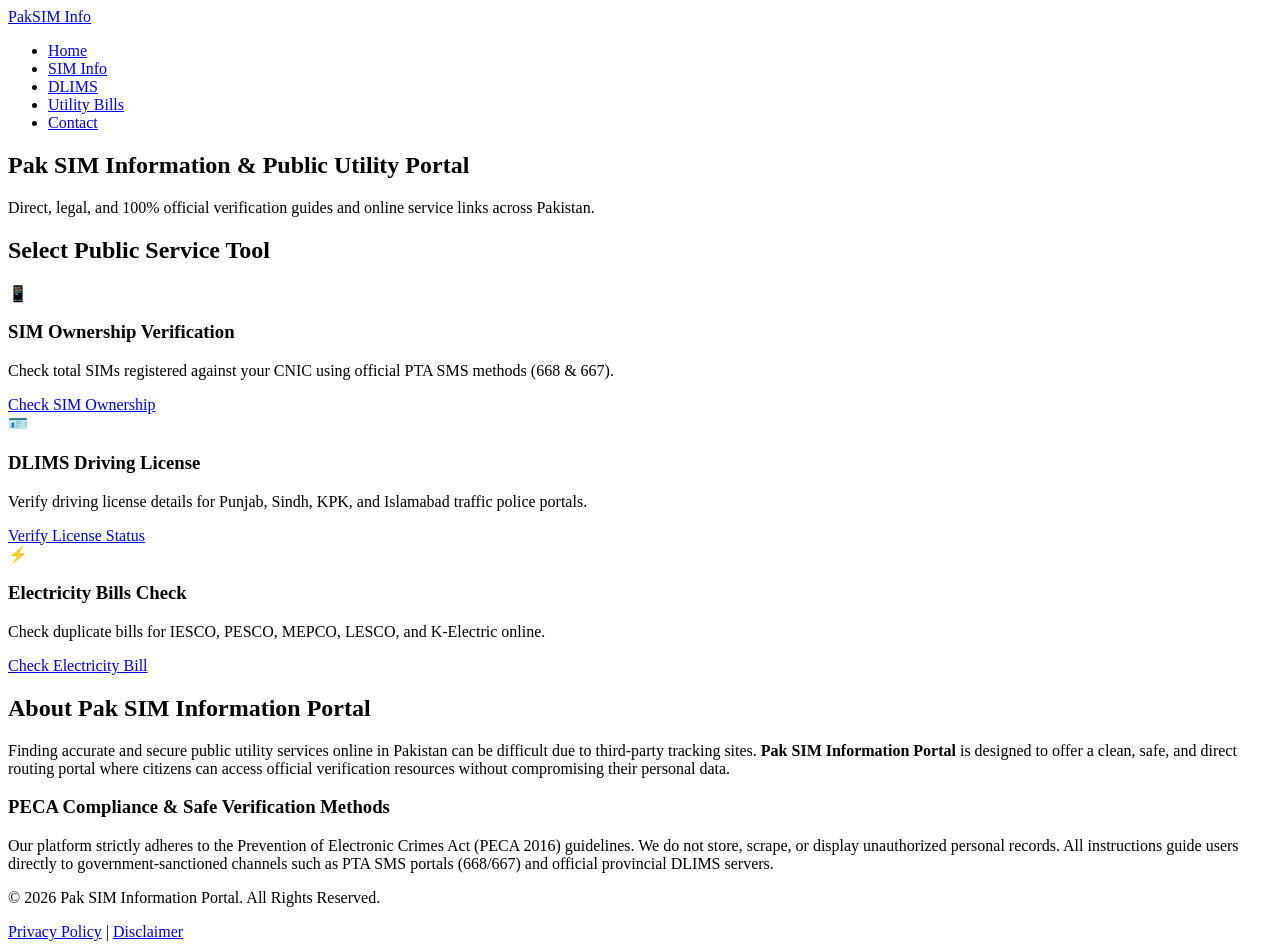
==== index.html @ 57aaae17 "Create index.html" ====
<!DOCTYPE html>
<html lang="en">
<head>
    <meta charset="UTF-8">
    <meta name="viewport" content="width=device-width, initial-scale=1.0">
    <title>Pak SIM Information & Utility Services Hub 2026</title>
    <meta name="description" content="All-in-one portal for official SIM ownership guidelines, DLIMS driving license verification, and electricity bill checkers in Pakistan.">
    <link rel="stylesheet" href="css/style.css">
</head>
<body>

    <!-- Header Navbar -->
    <header class="navbar">
        <div class="container nav-container">
            <a href="index.html" class="logo">Pak<span>SIM Info</span></a>
            <nav>
                <ul class="nav-links">
                    <li><a href="index.html" class="active">Home</a></li>
                    <li><a href="tools/sim-ownership.html">SIM Info</a></li>
                    <li><a href="tools/dlims-punjab.html">DLIMS</a></li>
                    <li><a href="tools/iesco-bill.html">Utility Bills</a></li>
                    <li><a href="pages/contact.html">Contact</a></li>
                </ul>
            </nav>
        </div>
    </header>

    <!-- Hero Header -->
    <section class="hero">
        <div class="container hero-content">
            <h1>Pak SIM Information & Public Utility Portal</h1>
            <p>Direct, legal, and 100% official verification guides and online service links across Pakistan.</p>
        </div>
    </section>

    <!-- Main Grid Section -->
    <main class="container">
        <h2 class="section-title">Select Public Service Tool</h2>
        
        <div class="grid-container">
            
            <!-- Card 1: SIM Verification -->
            <div class="card">
                <div class="card-icon">📱</div>
                <h3>SIM Ownership Verification</h3>
                <p>Check total SIMs registered against your CNIC using official PTA SMS methods (668 & 667).</p>
                <a href="tools/sim-ownership.html" class="btn">Check SIM Ownership</a>
            </div>

            <!-- Card 2: DLIMS Driving Licence -->
            <div class="card">
                <div class="card-icon">🪪</div>
                <h3>DLIMS Driving License</h3>
                <p>Verify driving license details for Punjab, Sindh, KPK, and Islamabad traffic police portals.</p>
                <a href="tools/dlims-punjab.html" class="btn">Verify License Status</a>
            </div>

            <!-- Card 3: Electricity Bills -->
            <div class="card">
                <div class="card-icon">⚡</div>
                <h3>Electricity Bills Check</h3>
                <p>Check duplicate bills for IESCO, PESCO, MEPCO, LESCO, and K-Electric online.</p>
                <a href="tools/iesco-bill.html" class="btn">Check Electricity Bill</a>
            </div>

        </div>

        <!-- High-SEO Detailed Description (Taagri Content for Google Search) -->
        <article class="seo-content-block">
            <h2>About Pak SIM Information Portal</h2>
            <p>Finding accurate and secure public utility services online in Pakistan can be difficult due to third-party tracking sites. <strong>Pak SIM Information Portal</strong> is designed to offer a clean, safe, and direct routing portal where citizens can access official verification resources without compromising their personal data.</p>
            
            <h3>PECA Compliance & Safe Verification Methods</h3>
            <p>Our platform strictly adheres to the Prevention of Electronic Crimes Act (PECA 2016) guidelines. We do not store, scrape, or display unauthorized personal records. All instructions guide users directly to government-sanctioned channels such as PTA SMS portals (668/667) and official provincial DLIMS servers.</p>
        </article>
    </main>

    <!-- Footer -->
    <footer>
        <div class="container footer-content">
            <p>&copy; 2026 Pak SIM Information Portal. All Rights Reserved.</p>
            <div class="footer-links">
                <a href="pages/privacy-policy.html">Privacy Policy</a> | 
                <a href="pages/disclaimer.html">Disclaimer</a>
            </div>
        </div>
    </footer>

    <script src="js/main.js"></script>
</body>
</html>
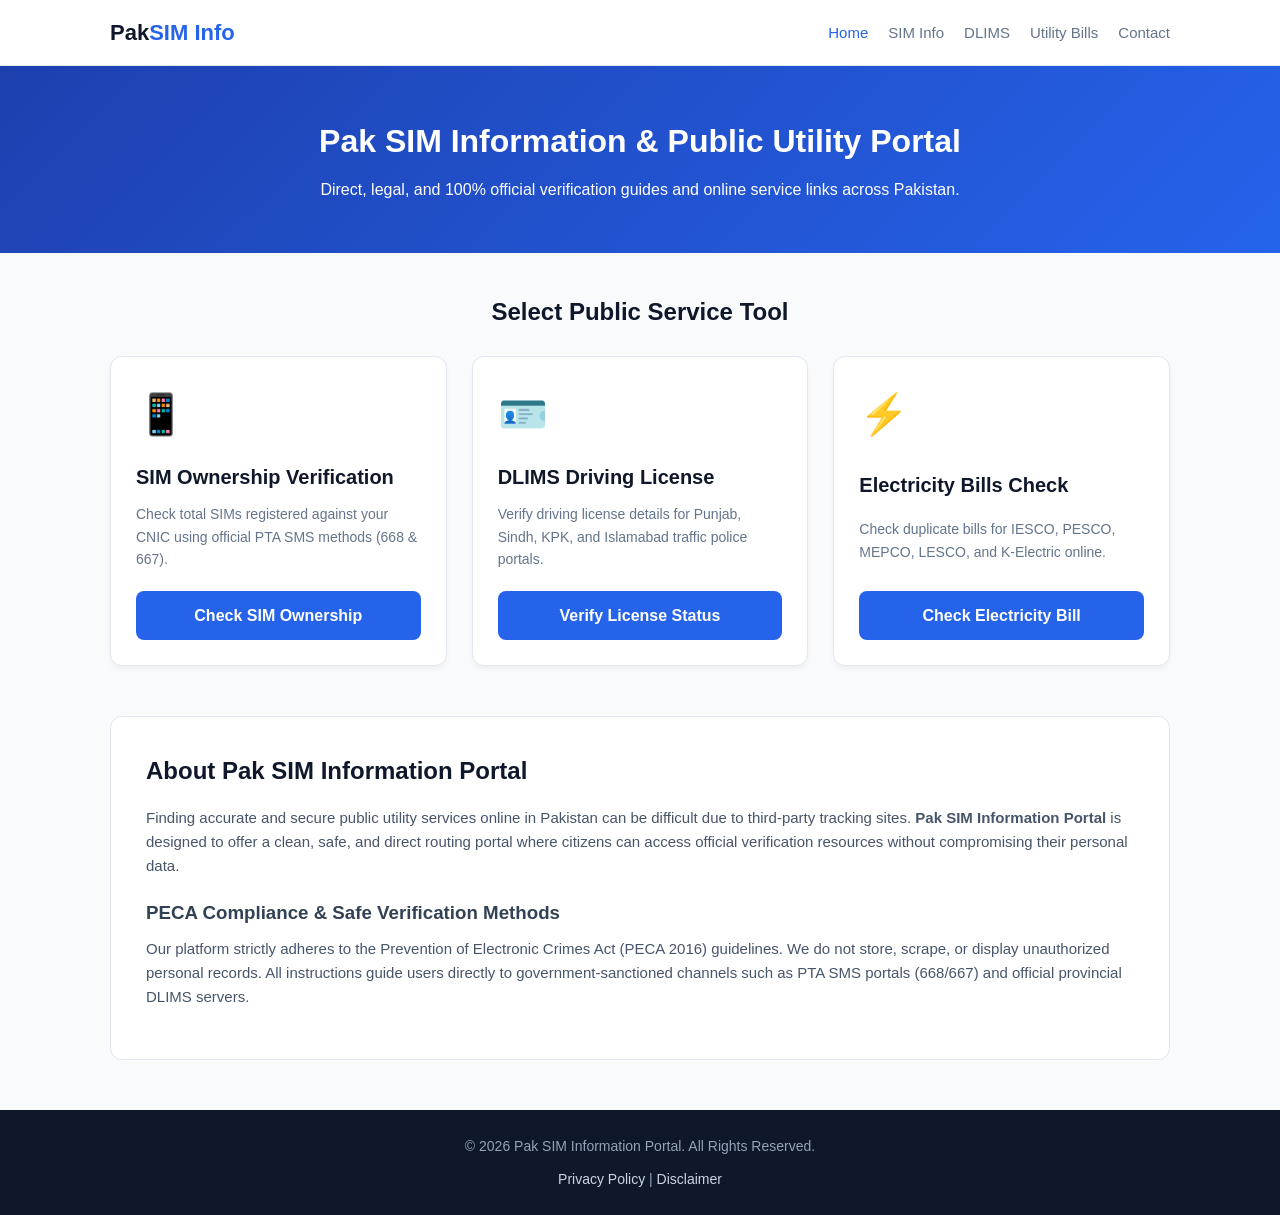
==== commit af931bf0: "Update index.html" ====
--- a/index.html
+++ b/index.html
@@ -5,7 +5,7 @@
     <meta name="viewport" content="width=device-width, initial-scale=1.0">
     <title>Pak SIM Information & Utility Services Hub 2026</title>
     <meta name="description" content="All-in-one portal for official SIM ownership guidelines, DLIMS driving license verification, and electricity bill checkers in Pakistan.">
-    <link rel="stylesheet" href="css/style.css">
+    <link rel="stylesheet" href="css/style.css?v=2">
 </head>
 <body>
 
--- a/css/style.css
+++ b/css/style.css
@@ -0,0 +1,185 @@
+/* Reset & Typography */
+* {
+    margin: 0;
+    padding: 0;
+    box-sizing: border-box;
+    font-family: 'Segoe UI', Tahoma, Geneva, Verdana, sans-serif;
+}
+
+body {
+    background-color: #f8fafc;
+    color: #1e293b;
+    line-height: 1.6;
+}
+
+.container {
+    max-width: 1100px;
+    margin: 0 auto;
+    padding: 0 20px;
+}
+
+/* Navbar */
+.navbar {
+    background-color: #ffffff;
+    border-bottom: 1px solid #e2e8f0;
+    padding: 15px 0;
+    position: sticky;
+    top: 0;
+    z-index: 100;
+}
+
+.nav-container {
+    display: flex;
+    justify-content: space-between;
+    align-items: center;
+}
+
+.logo {
+    font-size: 22px;
+    font-weight: bold;
+    color: #0f172a;
+    text-decoration: none;
+}
+
+.logo span {
+    color: #2563eb;
+}
+
+.nav-links {
+    list-style: none;
+    display: flex;
+    gap: 20px;
+}
+
+.nav-links a {
+    text-decoration: none;
+    color: #64748b;
+    font-size: 15px;
+    font-weight: 500;
+    transition: color 0.3s;
+}
+
+.nav-links a:hover, .nav-links a.active {
+    color: #2563eb;
+}
+
+/* Hero Section */
+.hero {
+    background: linear-gradient(135deg, #1e40af, #2563eb);
+    color: white;
+    padding: 50px 0;
+    text-align: center;
+}
+
+.hero h1 {
+    font-size: 32px;
+    margin-bottom: 10px;
+}
+
+/* Section Title */
+.section-title {
+    text-align: center;
+    margin: 40px 0 25px 0;
+    color: #0f172a;
+}
+
+/* Cards Grid */
+.grid-container {
+    display: grid;
+    grid-template-columns: repeat(auto-fit, minmax(300px, 1fr));
+    gap: 25px;
+    margin-bottom: 50px;
+}
+
+.card {
+    background: white;
+    border-radius: 12px;
+    padding: 25px;
+    box-shadow: 0 4px 6px -1px rgba(0, 0, 0, 0.05);
+    border: 1px solid #e2e8f0;
+    display: flex;
+    flex-direction: column;
+    justify-content: space-between;
+    transition: transform 0.3s, box-shadow 0.3s;
+}
+
+.card:hover {
+    transform: translateY(-5px);
+    box-shadow: 0 10px 15px -3px rgba(0, 0, 0, 0.1);
+}
+
+.card-icon {
+    font-size: 40px;
+    margin-bottom: 15px;
+}
+
+.card h3 {
+    font-size: 20px;
+    margin-bottom: 10px;
+    color: #0f172a;
+}
+
+.card p {
+    color: #64748b;
+    font-size: 14px;
+    margin-bottom: 20px;
+}
+
+.btn {
+    display: inline-block;
+    background-color: #2563eb;
+    color: white;
+    text-align: center;
+    padding: 12px 20px;
+    border-radius: 8px;
+    text-decoration: none;
+    font-weight: 600;
+    transition: background 0.3s;
+}
+
+.btn:hover {
+    background-color: #1d4ed8;
+}
+
+/* SEO Content Block */
+.seo-content-block {
+    background: white;
+    padding: 35px;
+    border-radius: 12px;
+    border: 1px solid #e2e8f0;
+    margin-bottom: 50px;
+}
+
+.seo-content-block h2 {
+    margin-bottom: 15px;
+    color: #0f172a;
+}
+
+.seo-content-block h3 {
+    margin: 20px 0 10px 0;
+    color: #334155;
+}
+
+.seo-content-block p {
+    color: #475569;
+    font-size: 15px;
+    margin-bottom: 15px;
+}
+
+/* Footer */
+footer {
+    background-color: #0f172a;
+    color: #94a3b8;
+    padding: 25px 0;
+    text-align: center;
+    font-size: 14px;
+}
+
+.footer-links {
+    margin-top: 10px;
+}
+
+.footer-links a {
+    color: #cbd5e1;
+    text-decoration: none;
+}
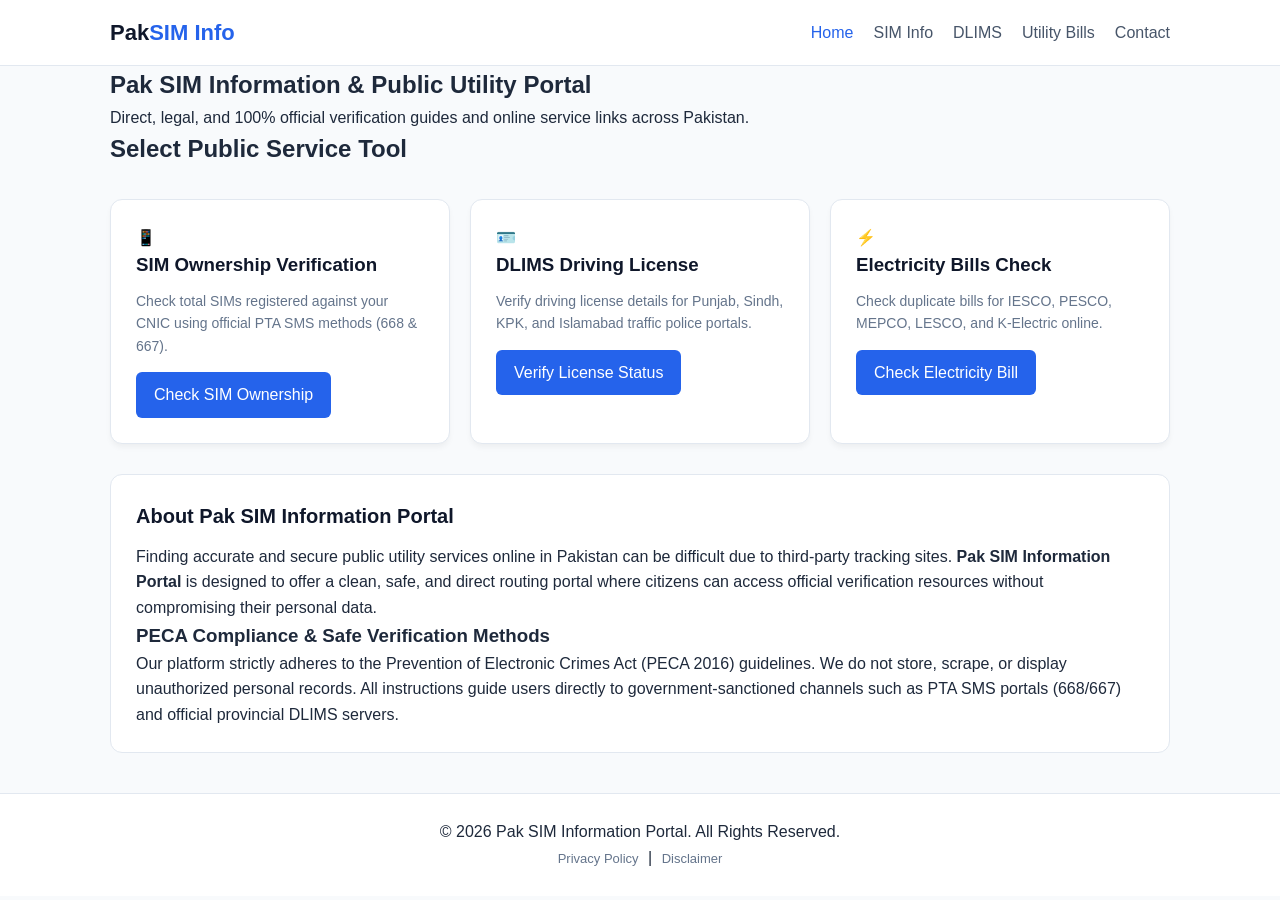
==== commit c1342716: "Update index.html" ====
--- a/index.html
+++ b/index.html
@@ -5,7 +5,7 @@
     <meta name="viewport" content="width=device-width, initial-scale=1.0">
     <title>Pak SIM Information & Utility Services Hub 2026</title>
     <meta name="description" content="All-in-one portal for official SIM ownership guidelines, DLIMS driving license verification, and electricity bill checkers in Pakistan.">
-    <link rel="stylesheet" href="css/style.css?v=2">
+    <link rel="stylesheet" href="css/style.css?v=3">
 </head>
 <body>
 
--- a/css/style.css
+++ b/css/style.css
@@ -46,75 +46,39 @@
 }
 
 .nav-links {
+    display: flex;
     list-style: none;
-    display: flex;
     gap: 20px;
 }
 
 .nav-links a {
     text-decoration: none;
-    color: #64748b;
-    font-size: 15px;
+    color: #475569;
     font-weight: 500;
-    transition: color 0.3s;
+    transition: color 0.2s;
 }
 
 .nav-links a:hover, .nav-links a.active {
     color: #2563eb;
 }
 
-/* Hero Section */
-.hero {
-    background: linear-gradient(135deg, #1e40af, #2563eb);
-    color: white;
-    padding: 50px 0;
-    text-align: center;
-}
-
-.hero h1 {
-    font-size: 32px;
-    margin-bottom: 10px;
-}
-
-/* Section Title */
-.section-title {
-    text-align: center;
-    margin: 40px 0 25px 0;
-    color: #0f172a;
-}
-
-/* Cards Grid */
+/* Cards & Grid */
 .grid-container {
     display: grid;
-    grid-template-columns: repeat(auto-fit, minmax(300px, 1fr));
-    gap: 25px;
-    margin-bottom: 50px;
+    grid-template-columns: repeat(auto-fit, minmax(280px, 1fr));
+    gap: 20px;
+    margin: 30px 0;
 }
 
 .card {
-    background: white;
+    background: #ffffff;
+    padding: 25px;
     border-radius: 12px;
-    padding: 25px;
+    border: 1px solid #e2e8f0;
     box-shadow: 0 4px 6px -1px rgba(0, 0, 0, 0.05);
-    border: 1px solid #e2e8f0;
-    display: flex;
-    flex-direction: column;
-    justify-content: space-between;
-    transition: transform 0.3s, box-shadow 0.3s;
-}
-
-.card:hover {
-    transform: translateY(-5px);
-    box-shadow: 0 10px 15px -3px rgba(0, 0, 0, 0.1);
-}
-
-.card-icon {
-    font-size: 40px;
-    margin-bottom: 15px;
 }
 
 .card h3 {
-    font-size: 20px;
     margin-bottom: 10px;
     color: #0f172a;
 }
@@ -122,64 +86,68 @@
 .card p {
     color: #64748b;
     font-size: 14px;
-    margin-bottom: 20px;
+    margin-bottom: 15px;
 }
 
 .btn {
     display: inline-block;
     background-color: #2563eb;
-    color: white;
-    text-align: center;
-    padding: 12px 20px;
-    border-radius: 8px;
+    color: #ffffff;
+    padding: 10px 18px;
+    border-radius: 6px;
     text-decoration: none;
-    font-weight: 600;
-    transition: background 0.3s;
+    font-weight: 500;
 }
 
 .btn:hover {
     background-color: #1d4ed8;
 }
 
+/* Table Responsive */
+table {
+    width: 100%;
+    border-collapse: collapse;
+}
+
 /* SEO Content Block */
 .seo-content-block {
-    background: white;
-    padding: 35px;
+    background: #ffffff;
+    padding: 25px;
     border-radius: 12px;
+    margin: 25px 0;
     border: 1px solid #e2e8f0;
-    margin-bottom: 50px;
 }
 
 .seo-content-block h2 {
-    margin-bottom: 15px;
+    margin-bottom: 12px;
+    font-size: 20px;
     color: #0f172a;
-}
-
-.seo-content-block h3 {
-    margin: 20px 0 10px 0;
-    color: #334155;
-}
-
-.seo-content-block p {
-    color: #475569;
-    font-size: 15px;
-    margin-bottom: 15px;
 }
 
 /* Footer */
 footer {
-    background-color: #0f172a;
-    color: #94a3b8;
+    background: #ffffff;
+    border-top: 1px solid #e2e8f0;
     padding: 25px 0;
+    margin-top: 40px;
     text-align: center;
-    font-size: 14px;
-}
-
-.footer-links {
-    margin-top: 10px;
 }
 
 .footer-links a {
-    color: #cbd5e1;
+    color: #64748b;
     text-decoration: none;
+    font-size: 13px;
+    margin: 0 5px;
 }
+
+/* Mobile Responsive Adjustments */
+@media (max-width: 768px) {
+    .nav-container {
+        flex-direction: column;
+        gap: 12px;
+    }
+    .nav-links {
+        gap: 12px;
+        font-size: 14px;
+    }
+}
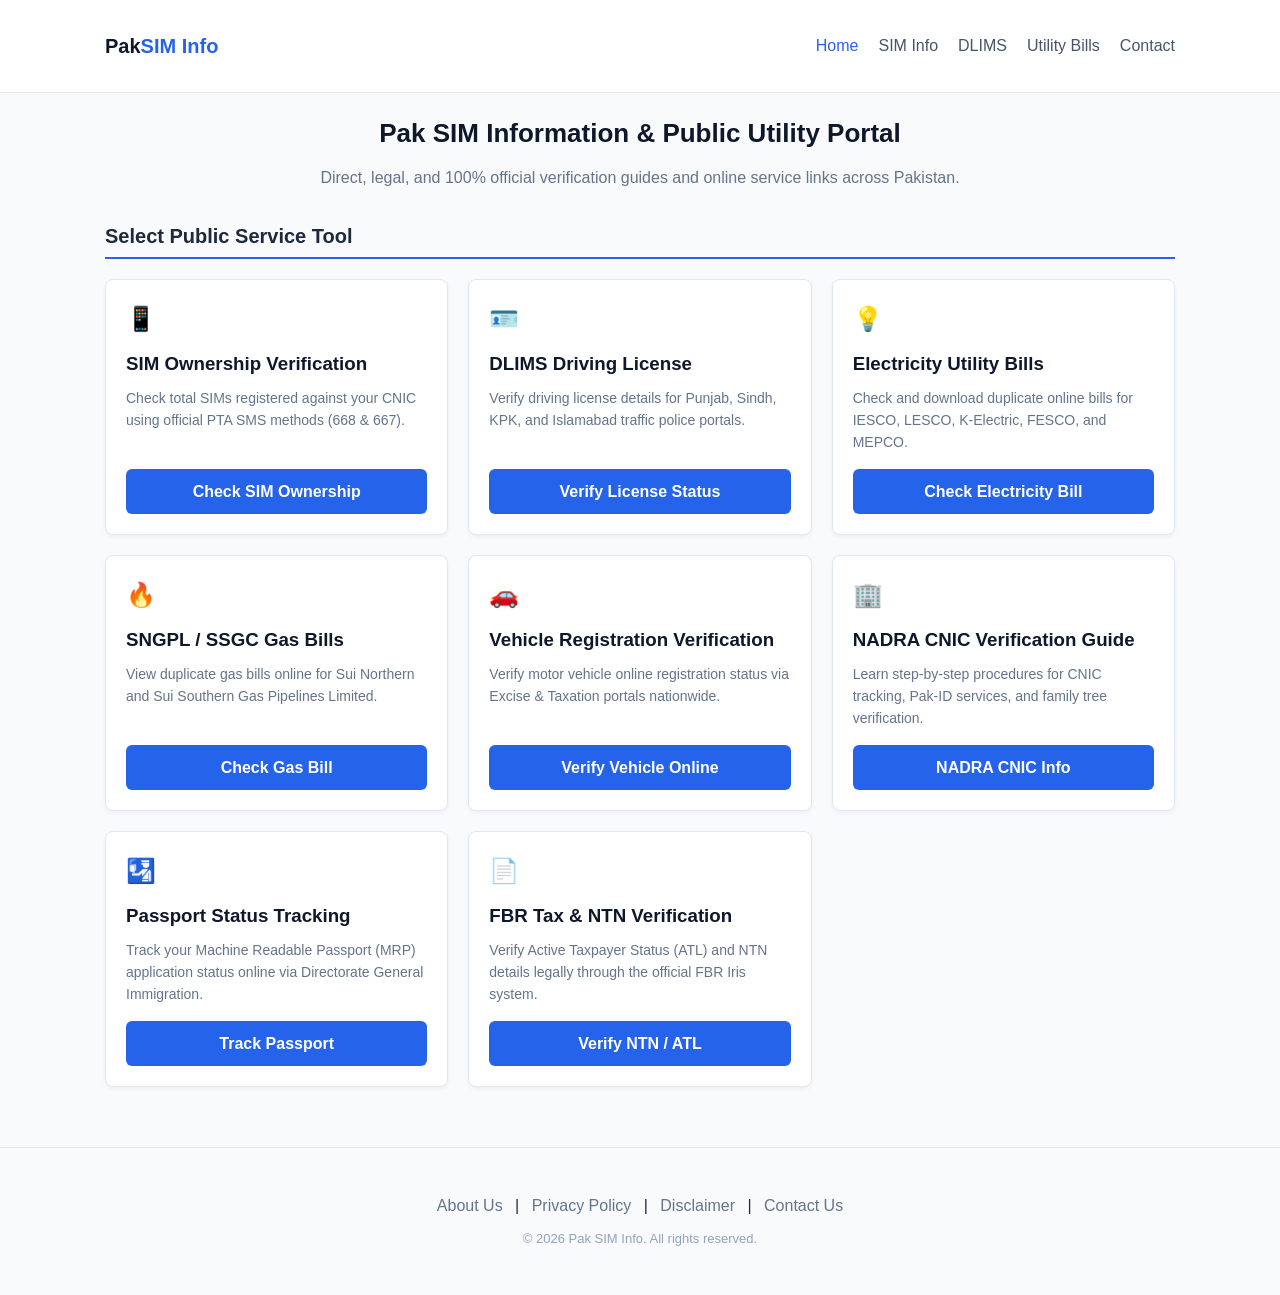
==== commit de3b2f40: "Update index.html" ====
--- a/index.html
+++ b/index.html
@@ -3,18 +3,86 @@
 <head>
     <meta charset="UTF-8">
     <meta name="viewport" content="width=device-width, initial-scale=1.0">
-    <title>Pak SIM Information & Utility Services Hub 2026</title>
-    <meta name="description" content="All-in-one portal for official SIM ownership guidelines, DLIMS driving license verification, and electricity bill checkers in Pakistan.">
+    <title>Pak SIM Info & Public Utility Services Portal 2026</title>
+    <meta name="description" content="All-in-one official public utility verification portal for Pakistan. Check SIM ownership, DLIMS driving license, utility bills, and vehicle status legally.">
     <link rel="stylesheet" href="css/style.css?v=3">
+    <style>
+        /* Mobile Menu Styles */
+        .menu-toggle {
+            display: none;
+            flex-direction: column;
+            cursor: pointer;
+            gap: 5px;
+        }
+        .menu-toggle span {
+            width: 25px;
+            height: 3px;
+            background-color: #1e293b;
+            border-radius: 2px;
+        }
+        @media (max-width: 768px) {
+            .menu-toggle { display: flex; }
+            .nav-links {
+                display: none;
+                flex-direction: column;
+                width: 100%;
+                background: #ffffff;
+                position: absolute;
+                top: 60px;
+                left: 0;
+                padding: 15px;
+                box-shadow: 0 4px 6px rgba(0,0,0,0.1);
+            }
+            .nav-links.active { display: flex; }
+        }
+        /* Grid Layout for Tools */
+        .tools-grid {
+            display: grid;
+            grid-template-columns: repeat(auto-fit, minmax(280px, 1fr));
+            gap: 20px;
+            margin-top: 20px;
+        }
+        .tool-card {
+            background: #ffffff;
+            border: 1px solid #e2e8f0;
+            border-radius: 8px;
+            padding: 20px;
+            box-shadow: 0 2px 4px rgba(0,0,0,0.05);
+            display: flex;
+            flex-direction: column;
+            justify-content: space-between;
+        }
+        .tool-card h3 { margin-top: 10px; margin-bottom: 8px; color: #0f172a; }
+        .tool-card p { font-size: 14px; color: #64748b; margin-bottom: 15px; }
+        .btn-link {
+            display: inline-block;
+            background-color: #2563eb;
+            color: #ffffff;
+            padding: 10px 15px;
+            text-align: center;
+            border-radius: 6px;
+            text-decoration: none;
+            font-weight: 600;
+        }
+        .btn-link:hover { background-color: #1d4ed8; }
+    </style>
 </head>
 <body>
 
-    <!-- Header Navbar -->
+    <!-- Header Navigation -->
     <header class="navbar">
-        <div class="container nav-container">
-            <a href="index.html" class="logo">Pak<span>SIM Info</span></a>
+        <div class="container nav-container" style="position: relative; display: flex; justify-content: space-between; align-items: center; padding: 15px;">
+            <a href="index.html" class="logo" style="font-weight: bold; font-size: 20px; text-decoration: none; color: #0f172a;">Pak<span style="color: #2563eb;">SIM Info</span></a>
+            
+            <!-- 3 Lines Hamburger Icon -->
+            <div class="menu-toggle" onclick="toggleMenu()">
+                <span></span>
+                <span></span>
+                <span></span>
+            </div>
+
             <nav>
-                <ul class="nav-links">
+                <ul class="nav-links" id="navLinks">
                     <li><a href="index.html" class="active">Home</a></li>
                     <li><a href="tools/sim-ownership.html">SIM Info</a></li>
                     <li><a href="tools/dlims-punjab.html">DLIMS</a></li>
@@ -25,67 +93,124 @@
         </div>
     </header>
 
-    <!-- Hero Header -->
-    <section class="hero">
-        <div class="container hero-content">
-            <h1>Pak SIM Information & Public Utility Portal</h1>
-            <p>Direct, legal, and 100% official verification guides and online service links across Pakistan.</p>
-        </div>
-    </section>
-
-    <!-- Main Grid Section -->
-    <main class="container">
-        <h2 class="section-title">Select Public Service Tool</h2>
+    <!-- Main Container -->
+    <div class="container" style="padding: 20px 15px;">
         
-        <div class="grid-container">
-            
-            <!-- Card 1: SIM Verification -->
-            <div class="card">
-                <div class="card-icon">📱</div>
-                <h3>SIM Ownership Verification</h3>
-                <p>Check total SIMs registered against your CNIC using official PTA SMS methods (668 & 667).</p>
-                <a href="tools/sim-ownership.html" class="btn">Check SIM Ownership</a>
-            </div>
-
-            <!-- Card 2: DLIMS Driving Licence -->
-            <div class="card">
-                <div class="card-icon">🪪</div>
-                <h3>DLIMS Driving License</h3>
-                <p>Verify driving license details for Punjab, Sindh, KPK, and Islamabad traffic police portals.</p>
-                <a href="tools/dlims-punjab.html" class="btn">Verify License Status</a>
-            </div>
-
-            <!-- Card 3: Electricity Bills -->
-            <div class="card">
-                <div class="card-icon">⚡</div>
-                <h3>Electricity Bills Check</h3>
-                <p>Check duplicate bills for IESCO, PESCO, MEPCO, LESCO, and K-Electric online.</p>
-                <a href="tools/iesco-bill.html" class="btn">Check Electricity Bill</a>
-            </div>
-
-        </div>
-
-        <!-- High-SEO Detailed Description (Taagri Content for Google Search) -->
-        <article class="seo-content-block">
-            <h2>About Pak SIM Information Portal</h2>
-            <p>Finding accurate and secure public utility services online in Pakistan can be difficult due to third-party tracking sites. <strong>Pak SIM Information Portal</strong> is designed to offer a clean, safe, and direct routing portal where citizens can access official verification resources without compromising their personal data.</p>
-            
-            <h3>PECA Compliance & Safe Verification Methods</h3>
-            <p>Our platform strictly adheres to the Prevention of Electronic Crimes Act (PECA 2016) guidelines. We do not store, scrape, or display unauthorized personal records. All instructions guide users directly to government-sanctioned channels such as PTA SMS portals (668/667) and official provincial DLIMS servers.</p>
-        </article>
-    </main>
+        <!-- Hero Section -->
+        <div style="text-align: center; margin-bottom: 30px;">
+            <h1 style="font-size: 26px; color: #0f172a; margin-bottom: 10px;">Pak SIM Information & Public Utility Portal</h1>
+            <p style="color: #64748b;">Direct, legal, and 100% official verification guides and online service links across Pakistan.</p>
+        </div>
+
+        <h2 style="font-size: 20px; color: #1e293b; border-bottom: 2px solid #2563eb; padding-bottom: 5px;">Select Public Service Tool</h2>
+
+        <!-- Tools Grid Section (Row 1, 2 & 3) -->
+        <div class="tools-grid">
+
+            <!-- Tool 1 -->
+            <div class="tool-card">
+                <div>
+                    <span style="font-size: 24px;">📱</span>
+                    <h3>SIM Ownership Verification</h3>
+                    <p>Check total SIMs registered against your CNIC using official PTA SMS methods (668 & 667).</p>
+                </div>
+                <a href="tools/sim-ownership.html" class="btn-link">Check SIM Ownership</a>
+            </div>
+
+            <!-- Tool 2 -->
+            <div class="tool-card">
+                <div>
+                    <span style="font-size: 24px;">🪪</span>
+                    <h3>DLIMS Driving License</h3>
+                    <p>Verify driving license details for Punjab, Sindh, KPK, and Islamabad traffic police portals.</p>
+                </div>
+                <a href="tools/dlims-punjab.html" class="btn-link">Verify License Status</a>
+            </div>
+
+            <!-- Tool 3 -->
+            <div class="tool-card">
+                <div>
+                    <span style="font-size: 24px;">💡</span>
+                    <h3>Electricity Utility Bills</h3>
+                    <p>Check and download duplicate online bills for IESCO, LESCO, K-Electric, FESCO, and MEPCO.</p>
+                </div>
+                <a href="tools/iesco-bill.html" class="btn-link">Check Electricity Bill</a>
+            </div>
+
+            <!-- Tool 4 -->
+            <div class="tool-card">
+                <div>
+                    <span style="font-size: 24px;">🔥</span>
+                    <h3>SNGPL / SSGC Gas Bills</h3>
+                    <p>View duplicate gas bills online for Sui Northern and Sui Southern Gas Pipelines Limited.</p>
+                </div>
+                <a href="tools/gas-bill.html" class="btn-link">Check Gas Bill</a>
+            </div>
+
+            <!-- Tool 5 -->
+            <div class="tool-card">
+                <div>
+                    <span style="font-size: 24px;">🚗</span>
+                    <h3>Vehicle Registration Verification</h3>
+                    <p>Verify motor vehicle online registration status via Excise & Taxation portals nationwide.</p>
+                </div>
+                <a href="tools/vehicle-verification.html" class="btn-link">Verify Vehicle Online</a>
+            </div>
+
+            <!-- Tool 6 -->
+            <div class="tool-card">
+                <div>
+                    <span style="font-size: 24px;">🏢</span>
+                    <h3>NADRA CNIC Verification Guide</h3>
+                    <p>Learn step-by-step procedures for CNIC tracking, Pak-ID services, and family tree verification.</p>
+                </div>
+                <a href="tools/nadra-cnic.html" class="btn-link">NADRA CNIC Info</a>
+            </div>
+
+            <!-- Tool 7 -->
+            <div class="tool-card">
+                <div>
+                    <span style="font-size: 24px;">🛂</span>
+                    <h3>Passport Status Tracking</h3>
+                    <p>Track your Machine Readable Passport (MRP) application status online via Directorate General Immigration.</p>
+                </div>
+                <a href="tools/passport-status.html" class="btn-link">Track Passport</a>
+            </div>
+
+            <!-- Tool 8 -->
+            <div class="tool-card">
+                <div>
+                    <span style="font-size: 24px;">📄</span>
+                    <h3>FBR Tax & NTN Verification</h3>
+                    <p>Verify Active Taxpayer Status (ATL) and NTN details legally through the official FBR Iris system.</p>
+                </div>
+                <a href="tools/fbr-ntn.html" class="btn-link">Verify NTN / ATL</a>
+            </div>
+
+        </div>
+
+    </div>
 
     <!-- Footer -->
-    <footer>
-        <div class="container footer-content">
-            <p>&copy; 2026 Pak SIM Information Portal. All Rights Reserved.</p>
-            <div class="footer-links">
-                <a href="pages/privacy-policy.html">Privacy Policy</a> | 
-                <a href="pages/disclaimer.html">Disclaimer</a>
-            </div>
+    <footer style="margin-top: 40px; background-color: #f8fafc; border-top: 1px solid #e2e8f0;">
+        <div class="container" style="text-align: center; padding: 20px 0;">
+            <p style="margin-bottom: 10px;">
+                <a href="pages/about.html" style="color: #64748b; text-decoration: none; margin: 0 8px;">About Us</a> | 
+                <a href="pages/privacy-policy.html" style="color: #64748b; text-decoration: none; margin: 0 8px;">Privacy Policy</a> | 
+                <a href="pages/disclaimer.html" style="color: #64748b; text-decoration: none; margin: 0 8px;">Disclaimer</a> | 
+                <a href="pages/contact.html" style="color: #64748b; text-decoration: none; margin: 0 8px;">Contact Us</a>
+            </p>
+            <p style="color: #94a3b8; font-size: 13px;">&copy; 2026 Pak SIM Info. All rights reserved.</p>
         </div>
     </footer>
 
-    <script src="js/main.js"></script>
+    <!-- JavaScript for Mobile Menu Toggle -->
+    <script>
+        function toggleMenu() {
+            const navLinks = document.getElementById('navLinks');
+            navLinks.classList.toggle('active');
+        }
+    </script>
+
 </body>
 </html>
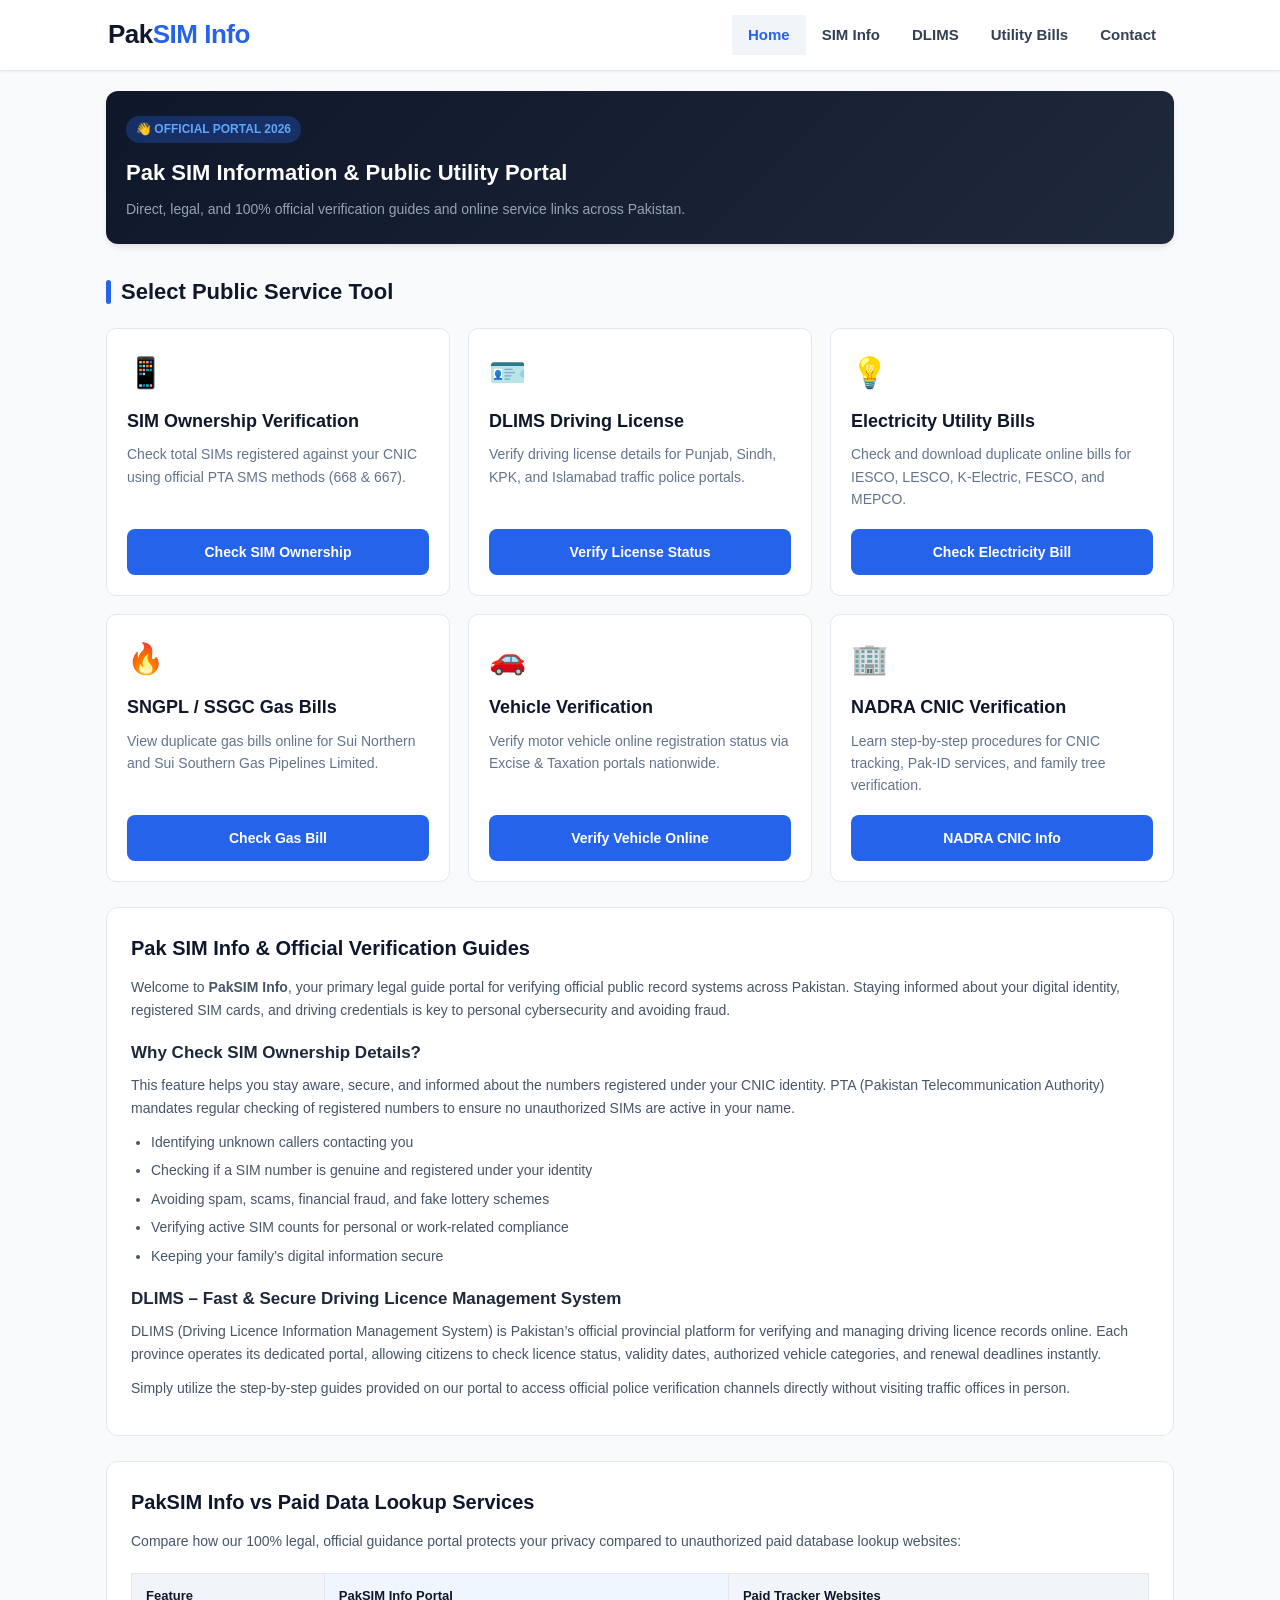
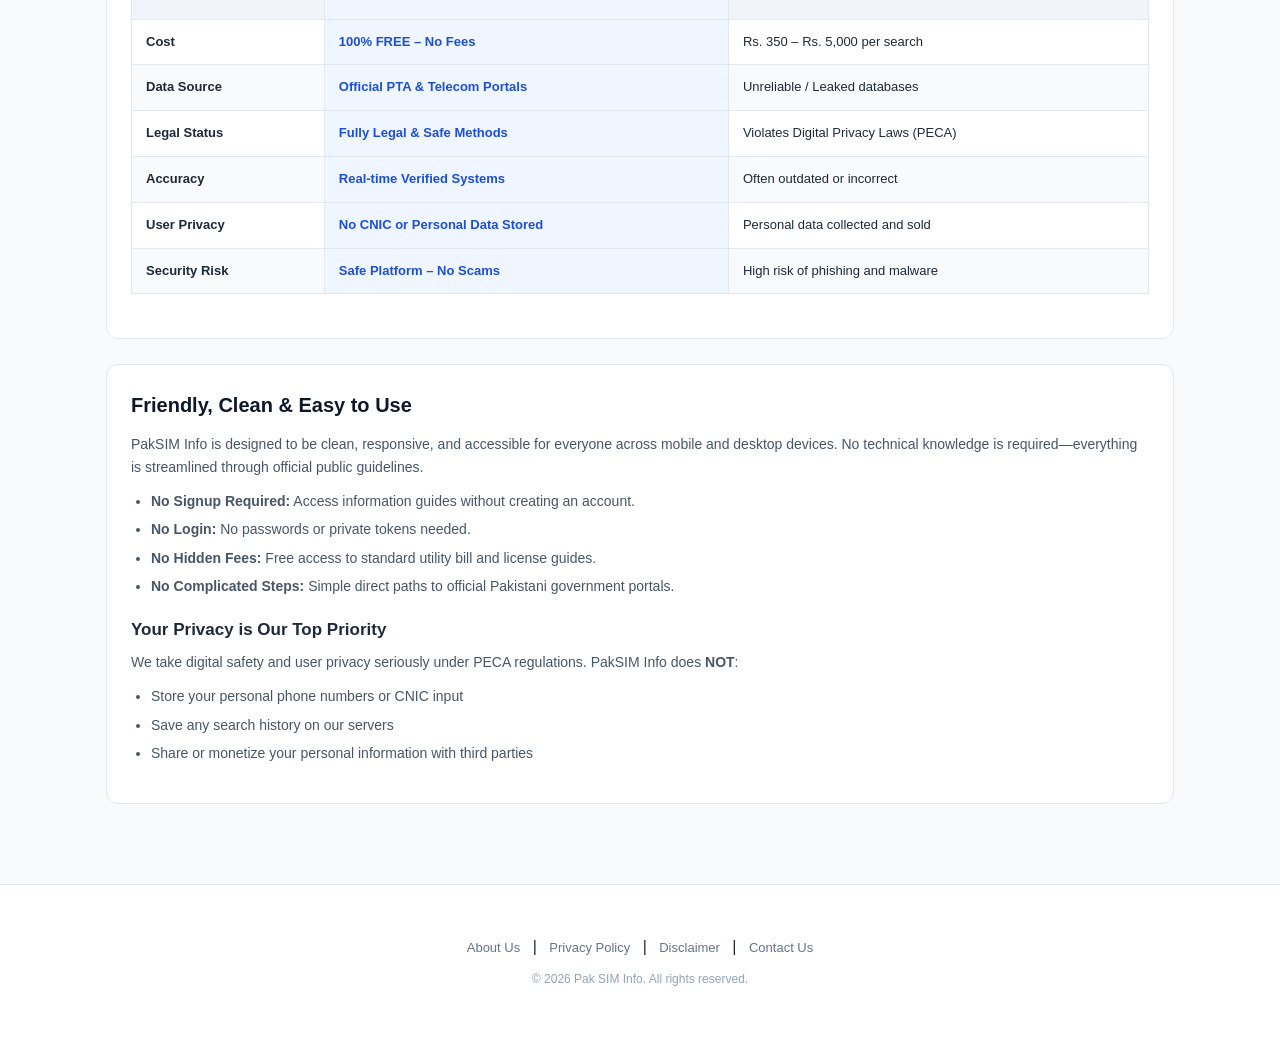
==== commit 338ba8be: "Update index.html" ====
--- a/index.html
+++ b/index.html
@@ -4,211 +4,412 @@
     <meta charset="UTF-8">
     <meta name="viewport" content="width=device-width, initial-scale=1.0">
     <title>Pak SIM Info & Public Utility Services Portal 2026</title>
-    <meta name="description" content="All-in-one official public utility verification portal for Pakistan. Check SIM ownership, DLIMS driving license, utility bills, and vehicle status legally.">
-    <link rel="stylesheet" href="css/style.css?v=3">
+    <meta name="description" content="All-in-one official public service portal for Pakistan. Verify SIM ownership, DLIMS driving license, utility bills, and vehicle status legally.">
+    <link rel="stylesheet" href="css/style.css?v=5">
     <style>
-        /* Mobile Menu Styles */
-        .menu-toggle {
+        * { box-sizing: border-box; margin: 0; padding: 0; }
+        body { font-family: -apple-system, BlinkMacSystemFont, "Segoe UI", Roboto, Helvetica, Arial, sans-serif; background-color: #f8fafc; color: #1e293b; line-height: 1.6; }
+        
+        /* Sticky Header */
+        .site-header {
+            background: #ffffff;
+            border-bottom: 1px solid #e2e8f0;
+            position: sticky;
+            top: 0;
+            z-index: 1000;
+            box-shadow: 0 1px 3px rgba(0,0,0,0.05);
+        }
+        .nav-container {
+            display: flex;
+            justify-content: space-between;
+            align-items: center;
+            padding: 14px 18px;
+            max-width: 1100px;
+            margin: 0 auto;
+            position: relative;
+        }
+        .brand-logo {
+            font-size: 26px;
+            font-weight: 800;
+            color: #0f172a;
+            text-decoration: none;
+            letter-spacing: -0.5px;
+        }
+        .brand-logo span { color: #2563eb; }
+
+        /* Hamburger Button Right Corner */
+        .menu-btn {
+            display: flex;
+            flex-direction: column;
+            justify-content: space-between;
+            width: 28px;
+            height: 20px;
+            cursor: pointer;
+            background: transparent;
+            border: none;
+            padding: 0;
+        }
+        .menu-btn span {
+            width: 100%;
+            height: 3px;
+            background-color: #0f172a;
+            border-radius: 4px;
+        }
+
+        /* Nav Dropdown */
+        .nav-menu {
             display: none;
-            flex-direction: column;
-            cursor: pointer;
-            gap: 5px;
-        }
-        .menu-toggle span {
-            width: 25px;
-            height: 3px;
-            background-color: #1e293b;
-            border-radius: 2px;
-        }
-        @media (max-width: 768px) {
-            .menu-toggle { display: flex; }
-            .nav-links {
-                display: none;
-                flex-direction: column;
-                width: 100%;
-                background: #ffffff;
-                position: absolute;
-                top: 60px;
-                left: 0;
-                padding: 15px;
-                box-shadow: 0 4px 6px rgba(0,0,0,0.1);
+            position: absolute;
+            top: 100%;
+            left: 0;
+            right: 0;
+            background: #ffffff;
+            border-bottom: 1px solid #e2e8f0;
+            box-shadow: 0 10px 15px -3px rgba(0, 0, 0, 0.1);
+            padding: 10px 0;
+            list-style: none;
+        }
+        .nav-menu.show { display: block; }
+        .nav-menu li a {
+            display: block;
+            padding: 12px 20px;
+            color: #334155;
+            text-decoration: none;
+            font-weight: 600;
+            font-size: 15px;
+        }
+        .nav-menu li a:hover, .nav-menu li a.active {
+            color: #2563eb;
+            background: #f1f5f9;
+        }
+
+        /* Desktop Nav */
+        @media (min-width: 769px) {
+            .menu-btn { display: none; }
+            .nav-menu {
+                display: flex !important;
+                position: static;
+                box-shadow: none;
+                border: none;
+                padding: 0;
             }
-            .nav-links.active { display: flex; }
-        }
-        /* Grid Layout for Tools */
+            .nav-menu li a { padding: 8px 16px; }
+        }
+
+        /* Main Wrapper */
+        .wrapper { max-width: 1100px; margin: 0 auto; padding: 0 16px 40px 16px; }
+
+        /* Welcome Hero Card */
+        .welcome-card {
+            background: linear-gradient(135deg, #0f172a 0%, #1e293b 100%);
+            color: #ffffff;
+            border-radius: 12px;
+            padding: 24px 20px;
+            margin: 20px 0 30px 0;
+            box-shadow: 0 4px 6px -1px rgba(0,0,0,0.1);
+        }
+        .welcome-badge {
+            display: inline-block;
+            background: rgba(37, 99, 235, 0.3);
+            color: #60a5fa;
+            font-size: 12px;
+            font-weight: 700;
+            padding: 4px 10px;
+            border-radius: 20px;
+            margin-bottom: 12px;
+            text-transform: uppercase;
+        }
+
+        /* Section Title Accent */
+        .section-title {
+            font-size: 22px;
+            font-weight: 700;
+            color: #0f172a;
+            margin: 30px 0 18px 0;
+            display: flex;
+            align-items: center;
+            gap: 10px;
+        }
+        .section-title::before {
+            content: "";
+            display: inline-block;
+            width: 5px;
+            height: 24px;
+            background-color: #2563eb;
+            border-radius: 4px;
+        }
+
+        /* Tools Grid */
         .tools-grid {
             display: grid;
             grid-template-columns: repeat(auto-fit, minmax(280px, 1fr));
-            gap: 20px;
-            margin-top: 20px;
+            gap: 18px;
         }
         .tool-card {
             background: #ffffff;
             border: 1px solid #e2e8f0;
-            border-radius: 8px;
+            border-radius: 10px;
             padding: 20px;
-            box-shadow: 0 2px 4px rgba(0,0,0,0.05);
             display: flex;
             flex-direction: column;
             justify-content: space-between;
         }
-        .tool-card h3 { margin-top: 10px; margin-bottom: 8px; color: #0f172a; }
-        .tool-card p { font-size: 14px; color: #64748b; margin-bottom: 15px; }
-        .btn-link {
-            display: inline-block;
+        .tool-icon { font-size: 30px; margin-bottom: 10px; }
+        .tool-card h3 { font-size: 18px; font-weight: 700; color: #0f172a; margin-bottom: 8px; }
+        .tool-card p { font-size: 14px; color: #64748b; margin-bottom: 18px; }
+        .btn-action {
+            display: block;
+            width: 100%;
             background-color: #2563eb;
             color: #ffffff;
-            padding: 10px 15px;
             text-align: center;
-            border-radius: 6px;
+            padding: 12px 0;
+            border-radius: 8px;
             text-decoration: none;
             font-weight: 600;
-        }
-        .btn-link:hover { background-color: #1d4ed8; }
+            font-size: 14px;
+        }
+
+        /* Large SEO Article Content Styling */
+        .content-box {
+            background: #ffffff;
+            border: 1px solid #e2e8f0;
+            border-radius: 12px;
+            padding: 24px;
+            margin-top: 25px;
+        }
+        .content-box h2 { font-size: 20px; color: #0f172a; margin-bottom: 12px; font-weight: 700; }
+        .content-box h3 { font-size: 17px; color: #1e293b; margin: 18px 0 8px 0; font-weight: 600; }
+        .content-box p { font-size: 14px; color: #475569; margin-bottom: 12px; }
+        .content-box ul { margin: 10px 0 15px 20px; color: #475569; font-size: 14px; }
+        .content-box li { margin-bottom: 6px; }
+
+        /* Comparison Table Style */
+        .table-responsive { overflow-x: auto; margin: 20px 0; }
+        .comparison-table {
+            width: 100%;
+            border-collapse: collapse;
+            font-size: 13px;
+            text-align: left;
+            background: #ffffff;
+        }
+        .comparison-table th, .comparison-table td {
+            padding: 12px 14px;
+            border: 1px solid #e2e8f0;
+        }
+        .comparison-table th { background: #f1f5f9; color: #0f172a; font-weight: 700; }
+        .comparison-table tr:nth-child(even) { background: #f8fafc; }
+        .highlight-col { background: #eff6ff !important; font-weight: 600; color: #1d4ed8; }
+
     </style>
 </head>
 <body>
 
-    <!-- Header Navigation -->
-    <header class="navbar">
-        <div class="container nav-container" style="position: relative; display: flex; justify-content: space-between; align-items: center; padding: 15px;">
-            <a href="index.html" class="logo" style="font-weight: bold; font-size: 20px; text-decoration: none; color: #0f172a;">Pak<span style="color: #2563eb;">SIM Info</span></a>
+    <!-- Header Navigation Bar -->
+    <header class="site-header">
+        <div class="nav-container">
+            <!-- Left Side Logo -->
+            <a href="index.html" class="brand-logo">Pak<span>SIM Info</span></a>
             
-            <!-- 3 Lines Hamburger Icon -->
-            <div class="menu-toggle" onclick="toggleMenu()">
+            <!-- Right Corner 3-Lines Button -->
+            <button class="menu-btn" onclick="toggleMenu()" aria-label="Toggle Navigation">
                 <span></span>
                 <span></span>
                 <span></span>
-            </div>
-
-            <nav>
-                <ul class="nav-links" id="navLinks">
-                    <li><a href="index.html" class="active">Home</a></li>
-                    <li><a href="tools/sim-ownership.html">SIM Info</a></li>
-                    <li><a href="tools/dlims-punjab.html">DLIMS</a></li>
-                    <li><a href="tools/iesco-bill.html">Utility Bills</a></li>
-                    <li><a href="pages/contact.html">Contact</a></li>
-                </ul>
-            </nav>
+            </button>
+
+            <!-- Dropdown Links -->
+            <ul class="nav-menu" id="navMenu">
+                <li><a href="index.html" class="active">Home</a></li>
+                <li><a href="tools/sim-ownership.html">SIM Info</a></li>
+                <li><a href="tools/dlims-punjab.html">DLIMS</a></li>
+                <li><a href="tools/iesco-bill.html">Utility Bills</a></li>
+                <li><a href="pages/contact.html">Contact</a></li>
+            </ul>
         </div>
     </header>
 
-    <!-- Main Container -->
-    <div class="container" style="padding: 20px 15px;">
-        
-        <!-- Hero Section -->
-        <div style="text-align: center; margin-bottom: 30px;">
-            <h1 style="font-size: 26px; color: #0f172a; margin-bottom: 10px;">Pak SIM Information & Public Utility Portal</h1>
-            <p style="color: #64748b;">Direct, legal, and 100% official verification guides and online service links across Pakistan.</p>
+    <div class="wrapper">
+
+        <!-- Top Welcome Banner -->
+        <div class="welcome-card">
+            <span class="welcome-badge">👋 Official Portal 2026</span>
+            <h1 style="font-size: 22px; font-weight: 700; margin-bottom: 8px;">Pak SIM Information & Public Utility Portal</h1>
+            <p style="font-size: 14px; color: #94a3b8;">Direct, legal, and 100% official verification guides and online service links across Pakistan.</p>
         </div>
 
-        <h2 style="font-size: 20px; color: #1e293b; border-bottom: 2px solid #2563eb; padding-bottom: 5px;">Select Public Service Tool</h2>
-
-        <!-- Tools Grid Section (Row 1, 2 & 3) -->
+        <!-- Tools Grid Section -->
+        <h2 class="section-title">Select Public Service Tool</h2>
+
         <div class="tools-grid">
 
-            <!-- Tool 1 -->
-            <div class="tool-card">
-                <div>
-                    <span style="font-size: 24px;">📱</span>
+            <div class="tool-card">
+                <div>
+                    <div class="tool-icon">📱</div>
                     <h3>SIM Ownership Verification</h3>
                     <p>Check total SIMs registered against your CNIC using official PTA SMS methods (668 & 667).</p>
                 </div>
-                <a href="tools/sim-ownership.html" class="btn-link">Check SIM Ownership</a>
-            </div>
-
-            <!-- Tool 2 -->
-            <div class="tool-card">
-                <div>
-                    <span style="font-size: 24px;">🪪</span>
+                <a href="tools/sim-ownership.html" class="btn-action">Check SIM Ownership</a>
+            </div>
+
+            <div class="tool-card">
+                <div>
+                    <div class="tool-icon">🪪</div>
                     <h3>DLIMS Driving License</h3>
                     <p>Verify driving license details for Punjab, Sindh, KPK, and Islamabad traffic police portals.</p>
                 </div>
-                <a href="tools/dlims-punjab.html" class="btn-link">Verify License Status</a>
-            </div>
-
-            <!-- Tool 3 -->
-            <div class="tool-card">
-                <div>
-                    <span style="font-size: 24px;">💡</span>
+                <a href="tools/dlims-punjab.html" class="btn-action">Verify License Status</a>
+            </div>
+
+            <div class="tool-card">
+                <div>
+                    <div class="tool-icon">💡</div>
                     <h3>Electricity Utility Bills</h3>
                     <p>Check and download duplicate online bills for IESCO, LESCO, K-Electric, FESCO, and MEPCO.</p>
                 </div>
-                <a href="tools/iesco-bill.html" class="btn-link">Check Electricity Bill</a>
-            </div>
-
-            <!-- Tool 4 -->
-            <div class="tool-card">
-                <div>
-                    <span style="font-size: 24px;">🔥</span>
+                <a href="tools/iesco-bill.html" class="btn-action">Check Electricity Bill</a>
+            </div>
+
+            <div class="tool-card">
+                <div>
+                    <div class="tool-icon">🔥</div>
                     <h3>SNGPL / SSGC Gas Bills</h3>
                     <p>View duplicate gas bills online for Sui Northern and Sui Southern Gas Pipelines Limited.</p>
                 </div>
-                <a href="tools/gas-bill.html" class="btn-link">Check Gas Bill</a>
-            </div>
-
-            <!-- Tool 5 -->
-            <div class="tool-card">
-                <div>
-                    <span style="font-size: 24px;">🚗</span>
-                    <h3>Vehicle Registration Verification</h3>
+                <a href="tools/gas-bill.html" class="btn-action">Check Gas Bill</a>
+            </div>
+
+            <div class="tool-card">
+                <div>
+                    <div class="tool-icon">🚗</div>
+                    <h3>Vehicle Verification</h3>
                     <p>Verify motor vehicle online registration status via Excise & Taxation portals nationwide.</p>
                 </div>
-                <a href="tools/vehicle-verification.html" class="btn-link">Verify Vehicle Online</a>
-            </div>
-
-            <!-- Tool 6 -->
-            <div class="tool-card">
-                <div>
-                    <span style="font-size: 24px;">🏢</span>
-                    <h3>NADRA CNIC Verification Guide</h3>
+                <a href="tools/vehicle-verification.html" class="btn-action">Verify Vehicle Online</a>
+            </div>
+
+            <div class="tool-card">
+                <div>
+                    <div class="tool-icon">🏢</div>
+                    <h3>NADRA CNIC Verification</h3>
                     <p>Learn step-by-step procedures for CNIC tracking, Pak-ID services, and family tree verification.</p>
                 </div>
-                <a href="tools/nadra-cnic.html" class="btn-link">NADRA CNIC Info</a>
-            </div>
-
-            <!-- Tool 7 -->
-            <div class="tool-card">
-                <div>
-                    <span style="font-size: 24px;">🛂</span>
-                    <h3>Passport Status Tracking</h3>
-                    <p>Track your Machine Readable Passport (MRP) application status online via Directorate General Immigration.</p>
-                </div>
-                <a href="tools/passport-status.html" class="btn-link">Track Passport</a>
-            </div>
-
-            <!-- Tool 8 -->
-            <div class="tool-card">
-                <div>
-                    <span style="font-size: 24px;">📄</span>
-                    <h3>FBR Tax & NTN Verification</h3>
-                    <p>Verify Active Taxpayer Status (ATL) and NTN details legally through the official FBR Iris system.</p>
-                </div>
-                <a href="tools/fbr-ntn.html" class="btn-link">Verify NTN / ATL</a>
+                <a href="tools/nadra-cnic.html" class="btn-action">NADRA CNIC Info</a>
             </div>
 
         </div>
 
+        <!-- ==================== LARGE SEO ARTICLE & DESCRIPTION SECTION ==================== -->
+
+        <section class="content-box">
+            <h2>Pak SIM Info & Official Verification Guides</h2>
+            <p>Welcome to <strong>PakSIM Info</strong>, your primary legal guide portal for verifying official public record systems across Pakistan. Staying informed about your digital identity, registered SIM cards, and driving credentials is key to personal cybersecurity and avoiding fraud.</p>
+
+            <h3>Why Check SIM Ownership Details?</h3>
+            <p>This feature helps you stay aware, secure, and informed about the numbers registered under your CNIC identity. PTA (Pakistan Telecommunication Authority) mandates regular checking of registered numbers to ensure no unauthorized SIMs are active in your name.</p>
+            <ul>
+                <li>Identifying unknown callers contacting you</li>
+                <li>Checking if a SIM number is genuine and registered under your identity</li>
+                <li>Avoiding spam, scams, financial fraud, and fake lottery schemes</li>
+                <li>Verifying active SIM counts for personal or work-related compliance</li>
+                <li>Keeping your family’s digital information secure</li>
+            </ul>
+
+            <h3>DLIMS – Fast & Secure Driving Licence Management System</h3>
+            <p>DLIMS (Driving Licence Information Management System) is Pakistan’s official provincial platform for verifying and managing driving licence records online. Each province operates its dedicated portal, allowing citizens to check licence status, validity dates, authorized vehicle categories, and renewal deadlines instantly.</p>
+            <p>Simply utilize the step-by-step guides provided on our portal to access official police verification channels directly without visiting traffic offices in person.</p>
+        </section>
+
+        <!-- Feature Comparison Table -->
+        <section class="content-box">
+            <h2>PakSIM Info vs Paid Data Lookup Services</h2>
+            <p>Compare how our 100% legal, official guidance portal protects your privacy compared to unauthorized paid database lookup websites:</p>
+
+            <div class="table-responsive">
+                <table class="comparison-table">
+                    <thead>
+                        <tr>
+                            <th>Feature</th>
+                            <th class="highlight-col">PakSIM Info Portal</th>
+                            <th>Paid Tracker Websites</th>
+                        </tr>
+                    </thead>
+                    <tbody>
+                        <tr>
+                            <td><strong>Cost</strong></td>
+                            <td class="highlight-col">100% FREE – No Fees</td>
+                            <td>Rs. 350 – Rs. 5,000 per search</td>
+                        </tr>
+                        <tr>
+                            <td><strong>Data Source</strong></td>
+                            <td class="highlight-col">Official PTA & Telecom Portals</td>
+                            <td>Unreliable / Leaked databases</td>
+                        </tr>
+                        <tr>
+                            <td><strong>Legal Status</strong></td>
+                            <td class="highlight-col">Fully Legal & Safe Methods</td>
+                            <td>Violates Digital Privacy Laws (PECA)</td>
+                        </tr>
+                        <tr>
+                            <td><strong>Accuracy</strong></td>
+                            <td class="highlight-col">Real-time Verified Systems</td>
+                            <td>Often outdated or incorrect</td>
+                        </tr>
+                        <tr>
+                            <td><strong>User Privacy</strong></td>
+                            <td class="highlight-col">No CNIC or Personal Data Stored</td>
+                            <td>Personal data collected and sold</td>
+                        </tr>
+                        <tr>
+                            <td><strong>Security Risk</strong></td>
+                            <td class="highlight-col">Safe Platform – No Scams</td>
+                            <td>High risk of phishing and malware</td>
+                        </tr>
+                    </tbody>
+                </table>
+            </div>
+        </section>
+
+        <!-- Privacy & Features Section -->
+        <section class="content-box">
+            <h2>Friendly, Clean & Easy to Use</h2>
+            <p>PakSIM Info is designed to be clean, responsive, and accessible for everyone across mobile and desktop devices. No technical knowledge is required—everything is streamlined through official public guidelines.</p>
+            <ul>
+                <li><strong>No Signup Required:</strong> Access information guides without creating an account.</li>
+                <li><strong>No Login:</strong> No passwords or private tokens needed.</li>
+                <li><strong>No Hidden Fees:</strong> Free access to standard utility bill and license guides.</li>
+                <li><strong>No Complicated Steps:</strong> Simple direct paths to official Pakistani government portals.</li>
+            </ul>
+
+            <h3>Your Privacy is Our Top Priority</h3>
+            <p>We take digital safety and user privacy seriously under PECA regulations. PakSIM Info does <strong>NOT</strong>:</p>
+            <ul>
+                <li>Store your personal phone numbers or CNIC input</li>
+                <li>Save any search history on our servers</li>
+                <li>Share or monetize your personal information with third parties</li>
+            </ul>
+        </section>
+
     </div>
 
     <!-- Footer -->
-    <footer style="margin-top: 40px; background-color: #f8fafc; border-top: 1px solid #e2e8f0;">
-        <div class="container" style="text-align: center; padding: 20px 0;">
+    <footer style="background-color: #ffffff; border-top: 1px solid #e2e8f0;">
+        <div style="max-width: 1100px; margin: 0 auto; text-align: center; padding: 24px 16px;">
             <p style="margin-bottom: 10px;">
-                <a href="pages/about.html" style="color: #64748b; text-decoration: none; margin: 0 8px;">About Us</a> | 
-                <a href="pages/privacy-policy.html" style="color: #64748b; text-decoration: none; margin: 0 8px;">Privacy Policy</a> | 
-                <a href="pages/disclaimer.html" style="color: #64748b; text-decoration: none; margin: 0 8px;">Disclaimer</a> | 
-                <a href="pages/contact.html" style="color: #64748b; text-decoration: none; margin: 0 8px;">Contact Us</a>
+                <a href="pages/about.html" style="color: #64748b; text-decoration: none; margin: 0 8px; font-size: 13px;">About Us</a> | 
+                <a href="pages/privacy-policy.html" style="color: #64748b; text-decoration: none; margin: 0 8px; font-size: 13px;">Privacy Policy</a> | 
+                <a href="pages/disclaimer.html" style="color: #64748b; text-decoration: none; margin: 0 8px; font-size: 13px;">Disclaimer</a> | 
+                <a href="pages/contact.html" style="color: #64748b; text-decoration: none; margin: 0 8px; font-size: 13px;">Contact Us</a>
             </p>
-            <p style="color: #94a3b8; font-size: 13px;">&copy; 2026 Pak SIM Info. All rights reserved.</p>
+            <p style="color: #94a3b8; font-size: 12px;">&copy; 2026 Pak SIM Info. All rights reserved.</p>
         </div>
     </footer>
 
-    <!-- JavaScript for Mobile Menu Toggle -->
+    <!-- Mobile Menu Toggle Script -->
     <script>
         function toggleMenu() {
-            const navLinks = document.getElementById('navLinks');
-            navLinks.classList.toggle('active');
+            var menu = document.getElementById('navMenu');
+            menu.classList.toggle('show');
         }
     </script>
 
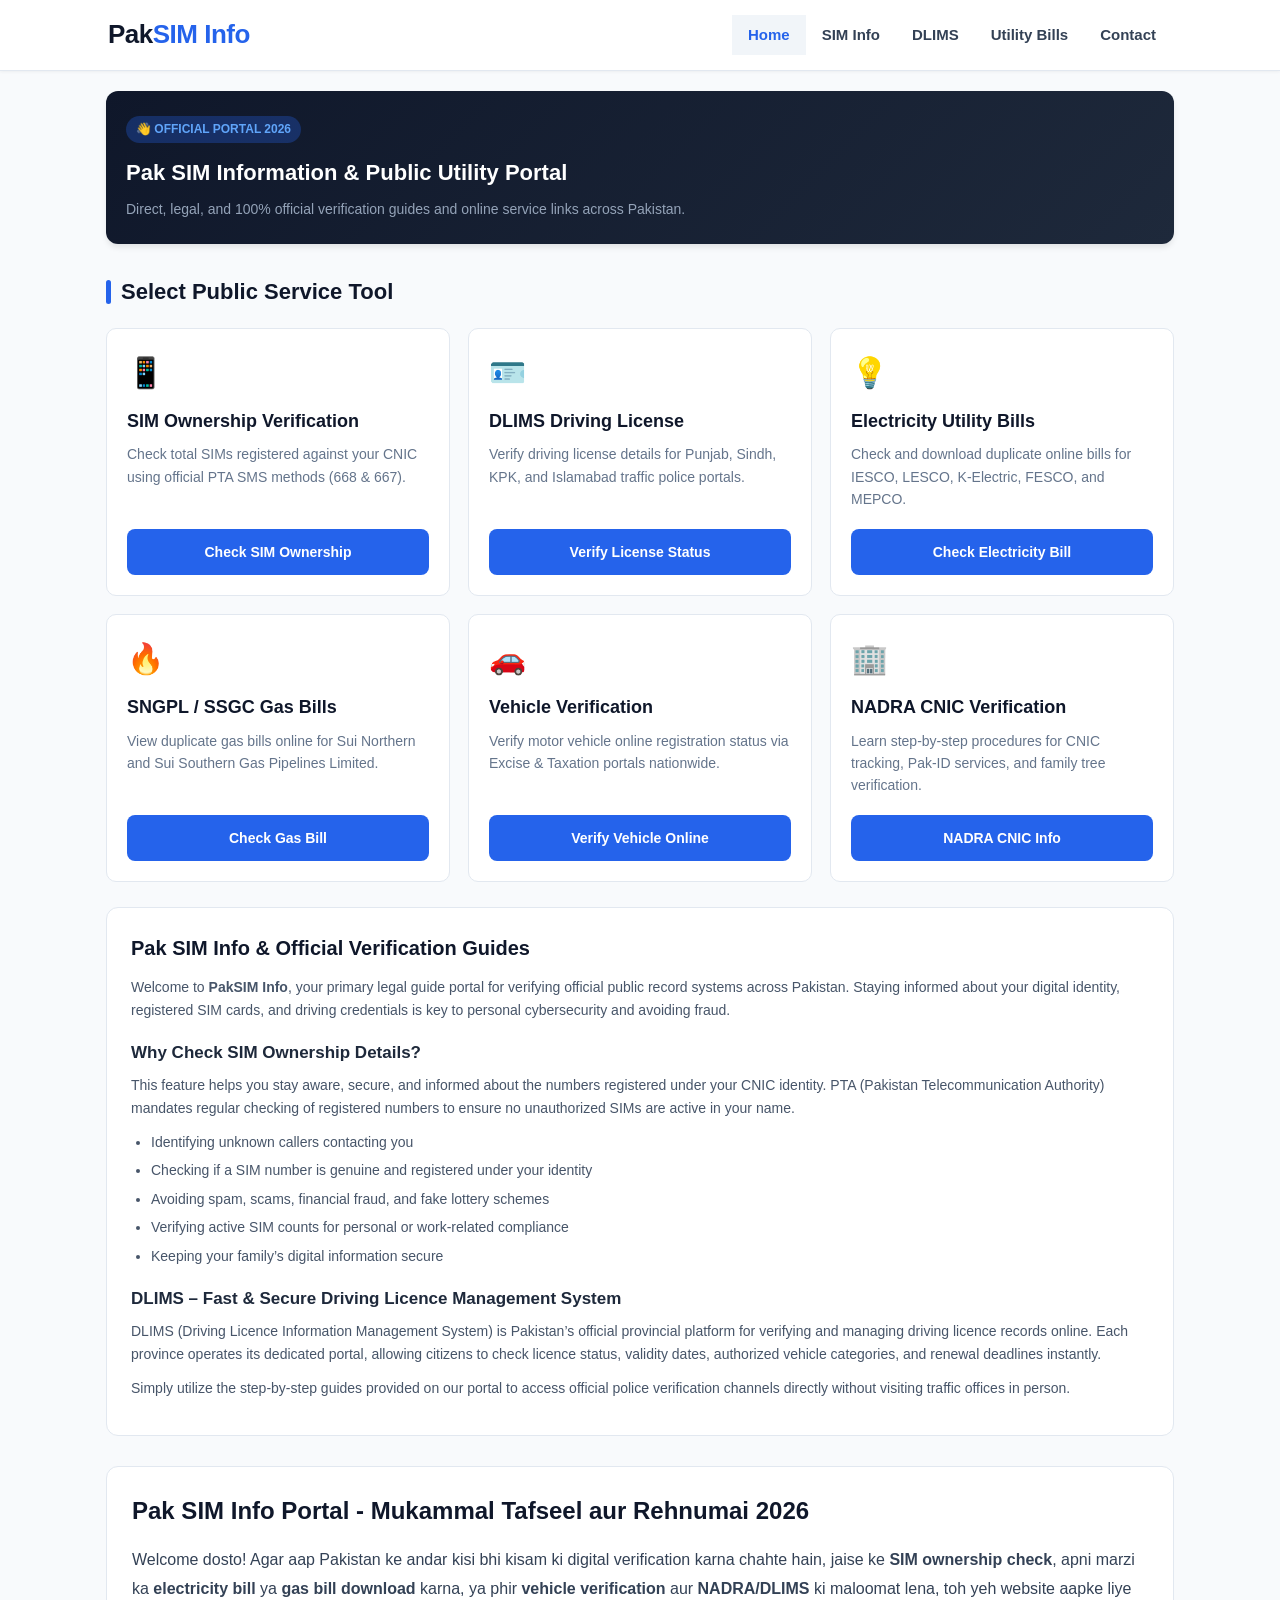
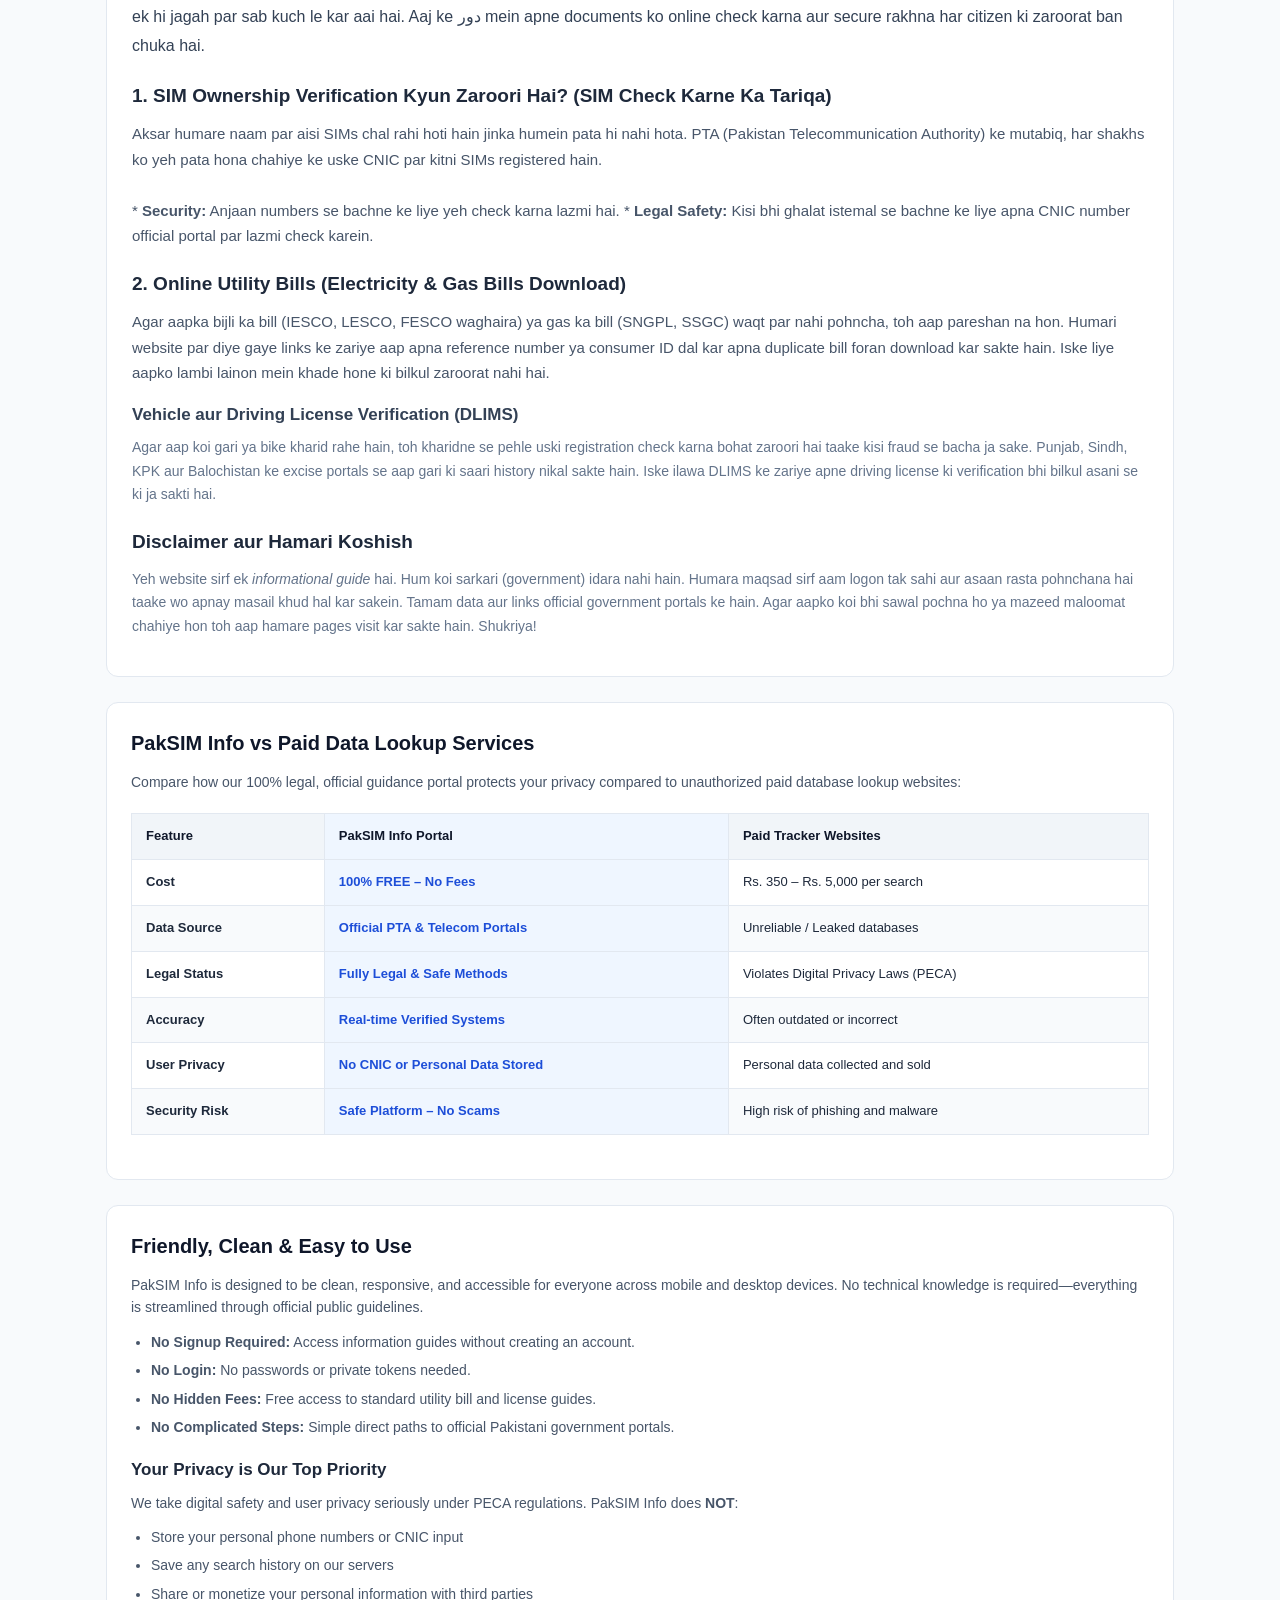
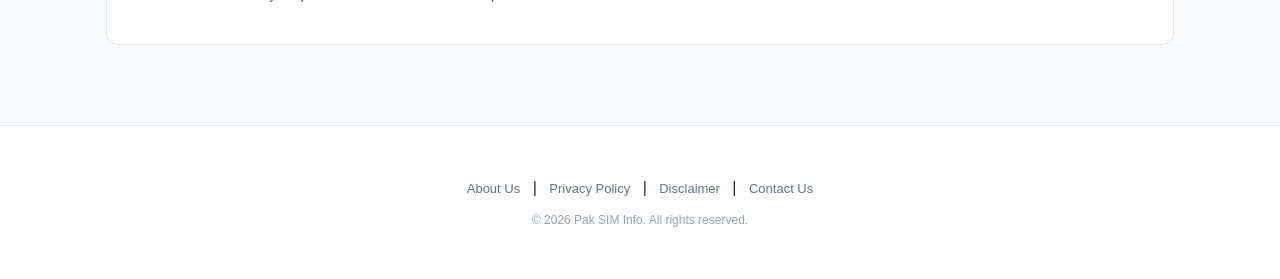
==== commit 656b27da: "Update index.html" ====
--- a/index.html
+++ b/index.html
@@ -1,6 +1,7 @@
 <!DOCTYPE html>
 <html lang="en">
 <head>
+<meta name="google-site-verification" content="VoYZi1EpnTROFQZGKT-cdley3addmxHReLh97qGISz8" />
     <meta charset="UTF-8">
     <meta name="viewport" content="width=device-width, initial-scale=1.0">
     <title>Pak SIM Info & Public Utility Services Portal 2026</title>
@@ -320,6 +321,61 @@
             <p>Simply utilize the step-by-step guides provided on our portal to access official police verification channels directly without visiting traffic offices in person.</p>
         </section>
 
+<!-- ================================================= -->
+<!-- ========= UNLIMITED MIX DETAIL SECTION ========== -->
+<!-- ================================================= -->
+<section class="content-box" style="margin-top: 30px; padding: 25px; background: #ffffff; border-radius: 12px; border: 1px solid #e2e8f0;">
+    
+    <!-- Sab se Bari Heading -->
+    <h2 style="font-size: 24px; color: #0f172a; margin-bottom: 15px; font-weight: 800;">
+        Pak SIM Info Portal - Mukammal Tafseel aur Rehnumai 2026
+    </h2>
+    
+    <p style="font-size: 16px; color: #334155; line-height: 1.8; margin-bottom: 15px;">
+        Welcome dosto! Agar aap Pakistan ke andar kisi bhi kisam ki digital verification karna chahte hain, jaise ke <strong>SIM ownership check</strong>, apni marzi ka <strong>electricity bill</strong> ya <strong>gas bill download</strong> karna, ya phir <strong>vehicle verification</strong> aur <strong>NADRA/DLIMS</strong> ki maloomat lena, toh yeh website aapke liye ek hi jagah par sab kuch le kar aai hai. Aaj ke دور mein apne documents ko online check karna aur secure rakhna har citizen ki zaroorat ban chuka hai.
+    </p>
+
+    <!-- Thori Choti Heading -->
+    <h3 style="font-size: 19px; color: #1e293b; margin: 20px 0 10px 0; font-weight: 700;">
+        1. SIM Ownership Verification Kyun Zaroori Hai? (SIM Check Karne Ka Tariqa)
+    </h3>
+    
+    <p style="font-size: 15px; color: #475569; line-height: 1.7; margin-bottom: 15px;">
+        Aksar humare naam par aisi SIMs chal rahi hoti hain jinka humein pata hi nahi hota. PTA (Pakistan Telecommunication Authority) ke mutabiq, har shakhs ko yeh pata hona chahiye ke uske CNIC par kitni SIMs registered hain. 
+        <br><br>
+        * <strong>Security:</strong> Anjaan numbers se bachne ke liye yeh check karna lazmi hai.
+        * <strong>Legal Safety:</strong> Kisi bhi ghalat istemal se bachne ke liye apna CNIC number official portal par lazmi check karein.
+    </p>
+
+    <!-- Medium Heading -->
+    <h3 style="font-size: 19px; color: #1e293b; margin: 20px 0 10px 0; font-weight: 700;">
+        2. Online Utility Bills (Electricity & Gas Bills Download)
+    </h3>
+    
+    <p style="font-size: 15px; color: #475569; line-height: 1.7; margin-bottom: 15px;">
+        Agar aapka bijli ka bill (IESCO, LESCO, FESCO waghaira) ya gas ka bill (SNGPL, SSGC) waqt par nahi pohncha, toh aap pareshan na hon. Humari website par diye gaye links ke zariye aap apna reference number ya consumer ID dal kar apna duplicate bill foran download kar sakte hain. Iske liye aapko lambi lainon mein khade hone ki bilkul zaroorat nahi hai.
+    </p>
+
+    <!-- Choti Heading / Sub-heading -->
+    <h4 style="font-size: 17px; color: #334155; margin: 15px 0 8px 0; font-weight: 600;">
+        Vehicle aur Driving License Verification (DLIMS)
+    </h4>
+    
+    <p style="font-size: 14px; color: #64748b; line-height: 1.7; margin-bottom: 15px;">
+        Agar aap koi gari ya bike kharid rahe hain, toh kharidne se pehle uski registration check karna bohat zaroori hai taake kisi fraud se bacha ja sake. Punjab, Sindh, KPK aur Balochistan ke excise portals se aap gari ki saari history nikal sakte hain. Iske ilawa DLIMS ke zariye apne driving license ki verification bhi bilkul asani se ki ja sakti hai.
+    </p>
+
+    <!-- Aakhri lamba paragraph -->
+    <h3 style="font-size: 19px; color: #1e293b; margin: 20px 0 10px 0; font-weight: 700;">
+        Disclaimer aur Hamari Koshish
+    </h3>
+    
+    <p style="font-size: 14px; color: #64748b; line-height: 1.7;">
+        Yeh website sirf ek <em>informational guide</em> hai. Hum koi sarkari (government) idara nahi hain. Humara maqsad sirf aam logon tak sahi aur asaan rasta pohnchana hai taake wo apnay masail khud hal kar sakein. Tamam data aur links official government portals ke hain. Agar aapko koi bhi sawal pochna ho ya mazeed maloomat chahiye hon toh aap hamare pages visit kar sakte hain. Shukriya!
+    </p>
+
+</section>
+
         <!-- Feature Comparison Table -->
         <section class="content-box">
             <h2>PakSIM Info vs Paid Data Lookup Services</h2>
